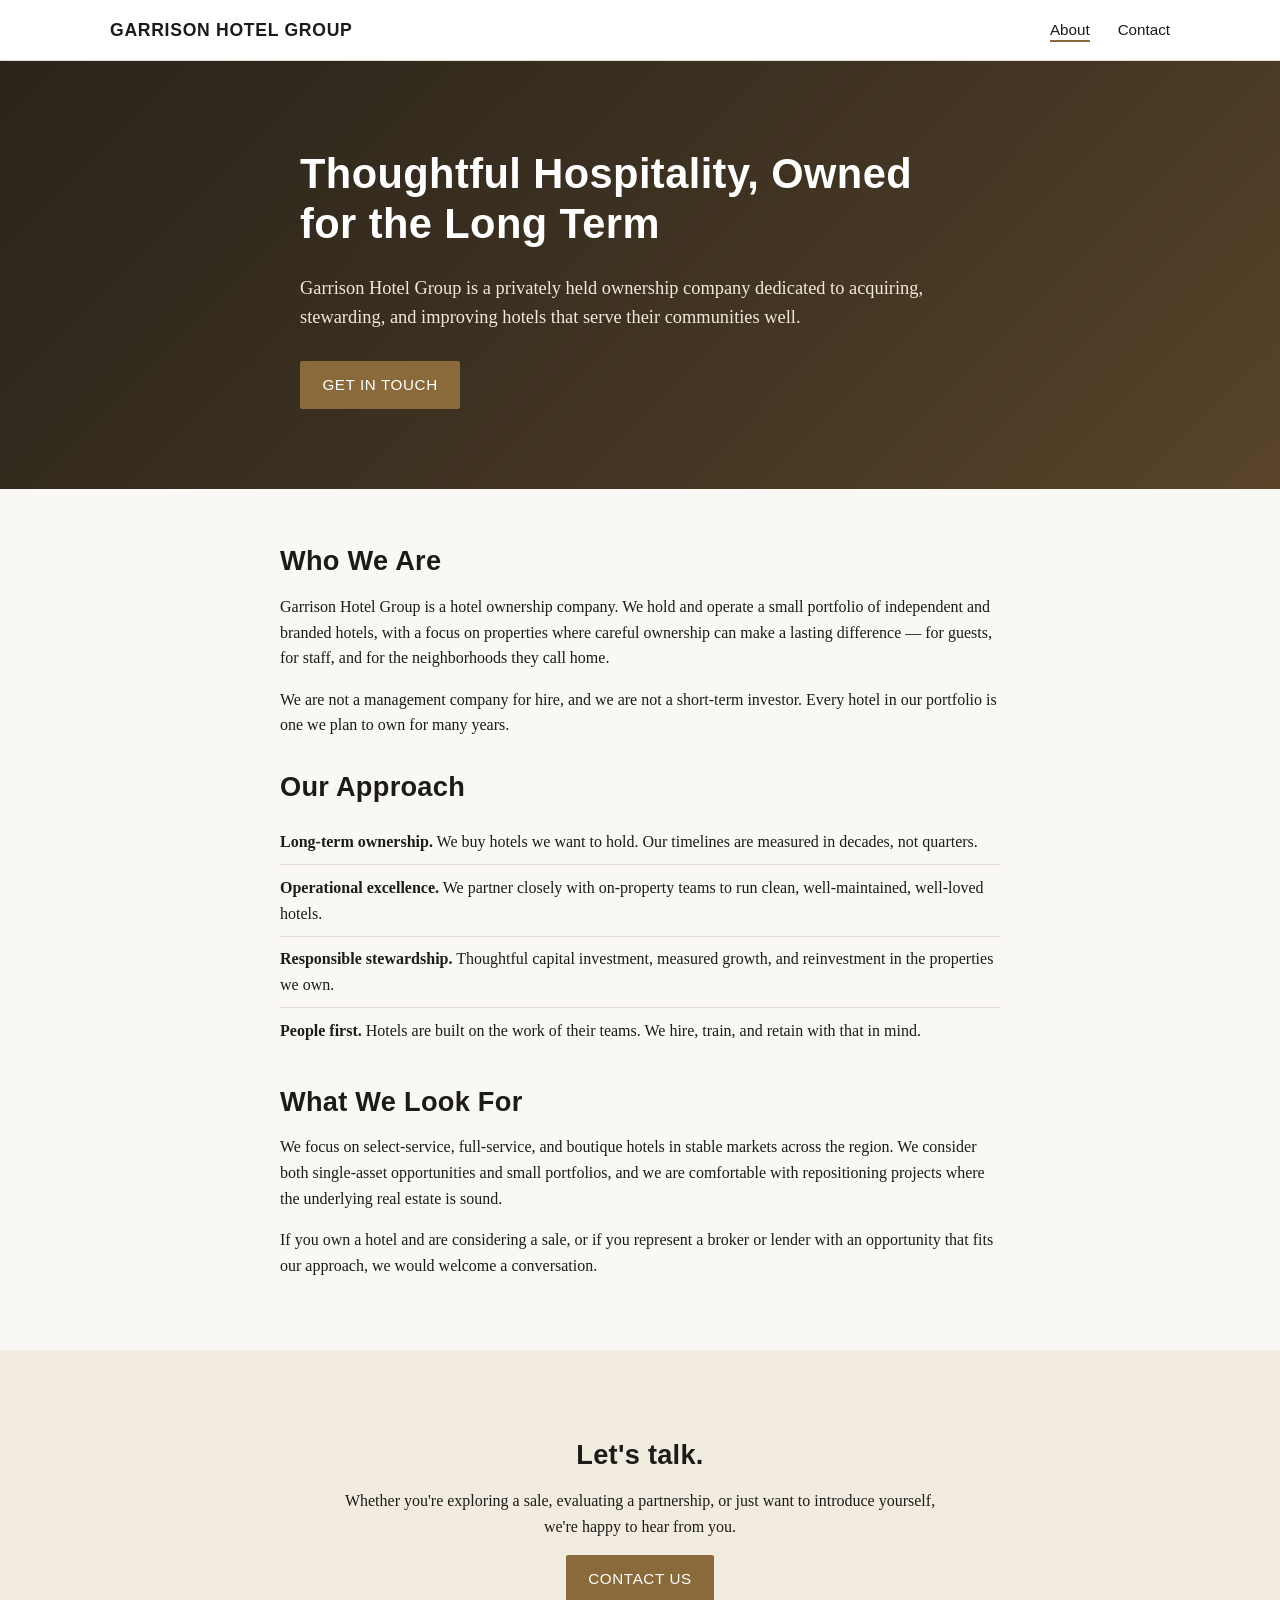
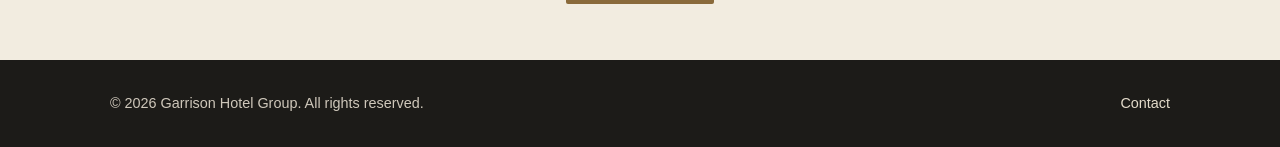
==== index.html @ 1e451c3e "Add informational website for Garrison Hotel Group Two-page static site (About landing + Contact) wi" ====
<!DOCTYPE html>
<html lang="en">
<head>
  <meta charset="UTF-8" />
  <meta name="viewport" content="width=device-width, initial-scale=1.0" />
  <title>Garrison Hotel Group — About Us</title>
  <meta name="description" content="Garrison Hotel Group is a hotel ownership company focused on thoughtful hospitality and long-term stewardship of its properties." />
  <link rel="stylesheet" href="styles.css" />
</head>
<body>
  <header class="site-header">
    <div class="container nav">
      <a href="index.html" class="brand">Garrison Hotel Group</a>
      <nav aria-label="Primary">
        <ul class="nav-links">
          <li><a href="index.html" class="active">About</a></li>
          <li><a href="contact.html">Contact</a></li>
        </ul>
      </nav>
    </div>
  </header>

  <section class="hero">
    <div class="container hero-inner">
      <h1>Thoughtful Hospitality, Owned for the Long Term</h1>
      <p>Garrison Hotel Group is a privately held ownership company dedicated to acquiring, stewarding, and improving hotels that serve their communities well.</p>
      <a href="contact.html" class="btn">Get in Touch</a>
    </div>
  </section>

  <section class="section">
    <div class="container prose">
      <h2>Who We Are</h2>
      <p>Garrison Hotel Group is a hotel ownership company. We hold and operate a small portfolio of independent and branded hotels, with a focus on properties where careful ownership can make a lasting difference — for guests, for staff, and for the neighborhoods they call home.</p>
      <p>We are not a management company for hire, and we are not a short-term investor. Every hotel in our portfolio is one we plan to own for many years.</p>

      <h2>Our Approach</h2>
      <ul class="values">
        <li><strong>Long-term ownership.</strong> We buy hotels we want to hold. Our timelines are measured in decades, not quarters.</li>
        <li><strong>Operational excellence.</strong> We partner closely with on-property teams to run clean, well-maintained, well-loved hotels.</li>
        <li><strong>Responsible stewardship.</strong> Thoughtful capital investment, measured growth, and reinvestment in the properties we own.</li>
        <li><strong>People first.</strong> Hotels are built on the work of their teams. We hire, train, and retain with that in mind.</li>
      </ul>

      <h2>What We Look For</h2>
      <p>We focus on select-service, full-service, and boutique hotels in stable markets across the region. We consider both single-asset opportunities and small portfolios, and we are comfortable with repositioning projects where the underlying real estate is sound.</p>
      <p>If you own a hotel and are considering a sale, or if you represent a broker or lender with an opportunity that fits our approach, we would welcome a conversation.</p>
    </div>
  </section>

  <section class="section banded center">
    <div class="container">
      <h2>Let's talk.</h2>
      <p>Whether you're exploring a sale, evaluating a partnership, or just want to introduce yourself, we're happy to hear from you.</p>
      <a href="contact.html" class="btn">Contact Us</a>
    </div>
  </section>

  <footer class="site-footer">
    <div class="container footer-inner">
      <p>&copy; <span id="year"></span> Garrison Hotel Group. All rights reserved.</p>
      <p><a href="contact.html">Contact</a></p>
    </div>
  </footer>
  <script>document.getElementById('year').textContent = new Date().getFullYear();</script>
</body>
</html>
---- styles.css ----
:root {
  --bg: #faf8f5;
  --surface: #ffffff;
  --ink: #1c1b18;
  --muted: #6b655c;
  --accent: #8a6a3b;
  --accent-dark: #6b5028;
  --line: #e6e0d4;
  --band: #f2ece0;
  --max: 1100px;
}

* { box-sizing: border-box; }

html, body {
  margin: 0;
  padding: 0;
  background: var(--bg);
  color: var(--ink);
  font-family: Georgia, "Times New Roman", serif;
  line-height: 1.6;
  -webkit-font-smoothing: antialiased;
}

img { max-width: 100%; display: block; }

a {
  color: var(--accent-dark);
  text-decoration: none;
}
a:hover { text-decoration: underline; }

h1, h2, h3 {
  font-family: "Helvetica Neue", Arial, sans-serif;
  letter-spacing: 0.01em;
  color: var(--ink);
  line-height: 1.2;
  margin: 0 0 0.6em;
}

h1 { font-size: 2.4rem; font-weight: 600; }
h2 { font-size: 1.7rem; font-weight: 600; margin-top: 1.2em; }
h3 { font-size: 1.15rem; font-weight: 600; }

p { margin: 0 0 1em; }

.container {
  max-width: var(--max);
  margin: 0 auto;
  padding: 0 1.25rem;
}

/* Header & nav */
.site-header {
  background: var(--surface);
  border-bottom: 1px solid var(--line);
  position: sticky;
  top: 0;
  z-index: 10;
}
.nav {
  display: flex;
  align-items: center;
  justify-content: space-between;
  padding: 1rem 1.25rem;
}
.brand {
  font-family: "Helvetica Neue", Arial, sans-serif;
  font-weight: 700;
  font-size: 1.1rem;
  letter-spacing: 0.04em;
  color: var(--ink);
  text-transform: uppercase;
}
.nav-links {
  list-style: none;
  display: flex;
  gap: 1.75rem;
  margin: 0;
  padding: 0;
  font-family: "Helvetica Neue", Arial, sans-serif;
  font-size: 0.95rem;
}
.nav-links a {
  color: var(--ink);
  padding-bottom: 2px;
  border-bottom: 2px solid transparent;
}
.nav-links a.active,
.nav-links a:hover {
  border-bottom-color: var(--accent);
  text-decoration: none;
}

/* Hero */
.hero {
  background:
    linear-gradient(135deg, rgba(28,27,24,0.55), rgba(28,27,24,0.35)),
    linear-gradient(135deg, #3b2f20, #7a5a33);
  color: #fff;
  padding: 5.5rem 0 5rem;
}
.hero-inner { max-width: 720px; }
.hero h1 { color: #fff; font-size: 2.6rem; }
.hero p { font-size: 1.15rem; color: #f1e9db; margin-bottom: 1.75rem; }

/* Page header */
.page-header {
  background: var(--band);
  padding: 3rem 0 2.25rem;
  border-bottom: 1px solid var(--line);
}
.page-header h1 { margin-bottom: 0.25em; }
.page-header p { color: var(--muted); max-width: 620px; font-size: 1.05rem; }

/* Sections */
.section { padding: 3.5rem 0; }
.section.banded { background: var(--band); }
.section.center { text-align: center; }
.section.center p { max-width: 620px; margin-left: auto; margin-right: auto; }

/* Buttons */
.btn, .btn-secondary {
  display: inline-block;
  font-family: "Helvetica Neue", Arial, sans-serif;
  font-size: 0.95rem;
  padding: 0.75rem 1.4rem;
  border-radius: 2px;
  letter-spacing: 0.04em;
  text-transform: uppercase;
}
.btn {
  background: var(--accent);
  color: #fff;
}
.btn:hover {
  background: var(--accent-dark);
  text-decoration: none;
}
.btn-secondary {
  border: 1px solid var(--accent);
  color: var(--accent-dark);
}
.btn-secondary:hover {
  background: var(--accent);
  color: #fff;
  text-decoration: none;
}

/* Prose */
.prose { max-width: 760px; }
.prose h2:first-child { margin-top: 0; }
.values {
  list-style: none;
  padding: 0;
  margin: 0 0 1em;
}
.values li {
  padding: 0.6rem 0;
  border-bottom: 1px solid var(--line);
}
.values li:last-child { border-bottom: none; }

/* Contact grid */
.contact-grid {
  display: grid;
  grid-template-columns: repeat(auto-fit, minmax(240px, 1fr));
  gap: 1.25rem;
}
.contact-card {
  background: var(--surface);
  border: 1px solid var(--line);
  padding: 1.5rem;
  border-radius: 3px;
}
.contact-card h3 {
  margin-top: 0;
  color: var(--accent-dark);
  font-size: 0.85rem;
  text-transform: uppercase;
  letter-spacing: 0.08em;
}
.contact-card p { margin: 0; }

/* Footer */
.site-footer {
  background: var(--ink);
  color: #cfc8bb;
  padding: 2rem 0;
  font-family: "Helvetica Neue", Arial, sans-serif;
  font-size: 0.9rem;
}
.site-footer a { color: #e4dccb; }
.footer-inner {
  display: flex;
  justify-content: space-between;
  flex-wrap: wrap;
  gap: 0.5rem;
}
.footer-inner p { margin: 0; }

/* Responsive */
@media (max-width: 640px) {
  .nav { flex-direction: column; gap: 0.5rem; padding: 0.75rem 1rem; }
  .nav-links { gap: 1.25rem; }
  .hero { padding: 3.5rem 0; }
  .hero h1 { font-size: 2rem; }
  h1 { font-size: 2rem; }
}
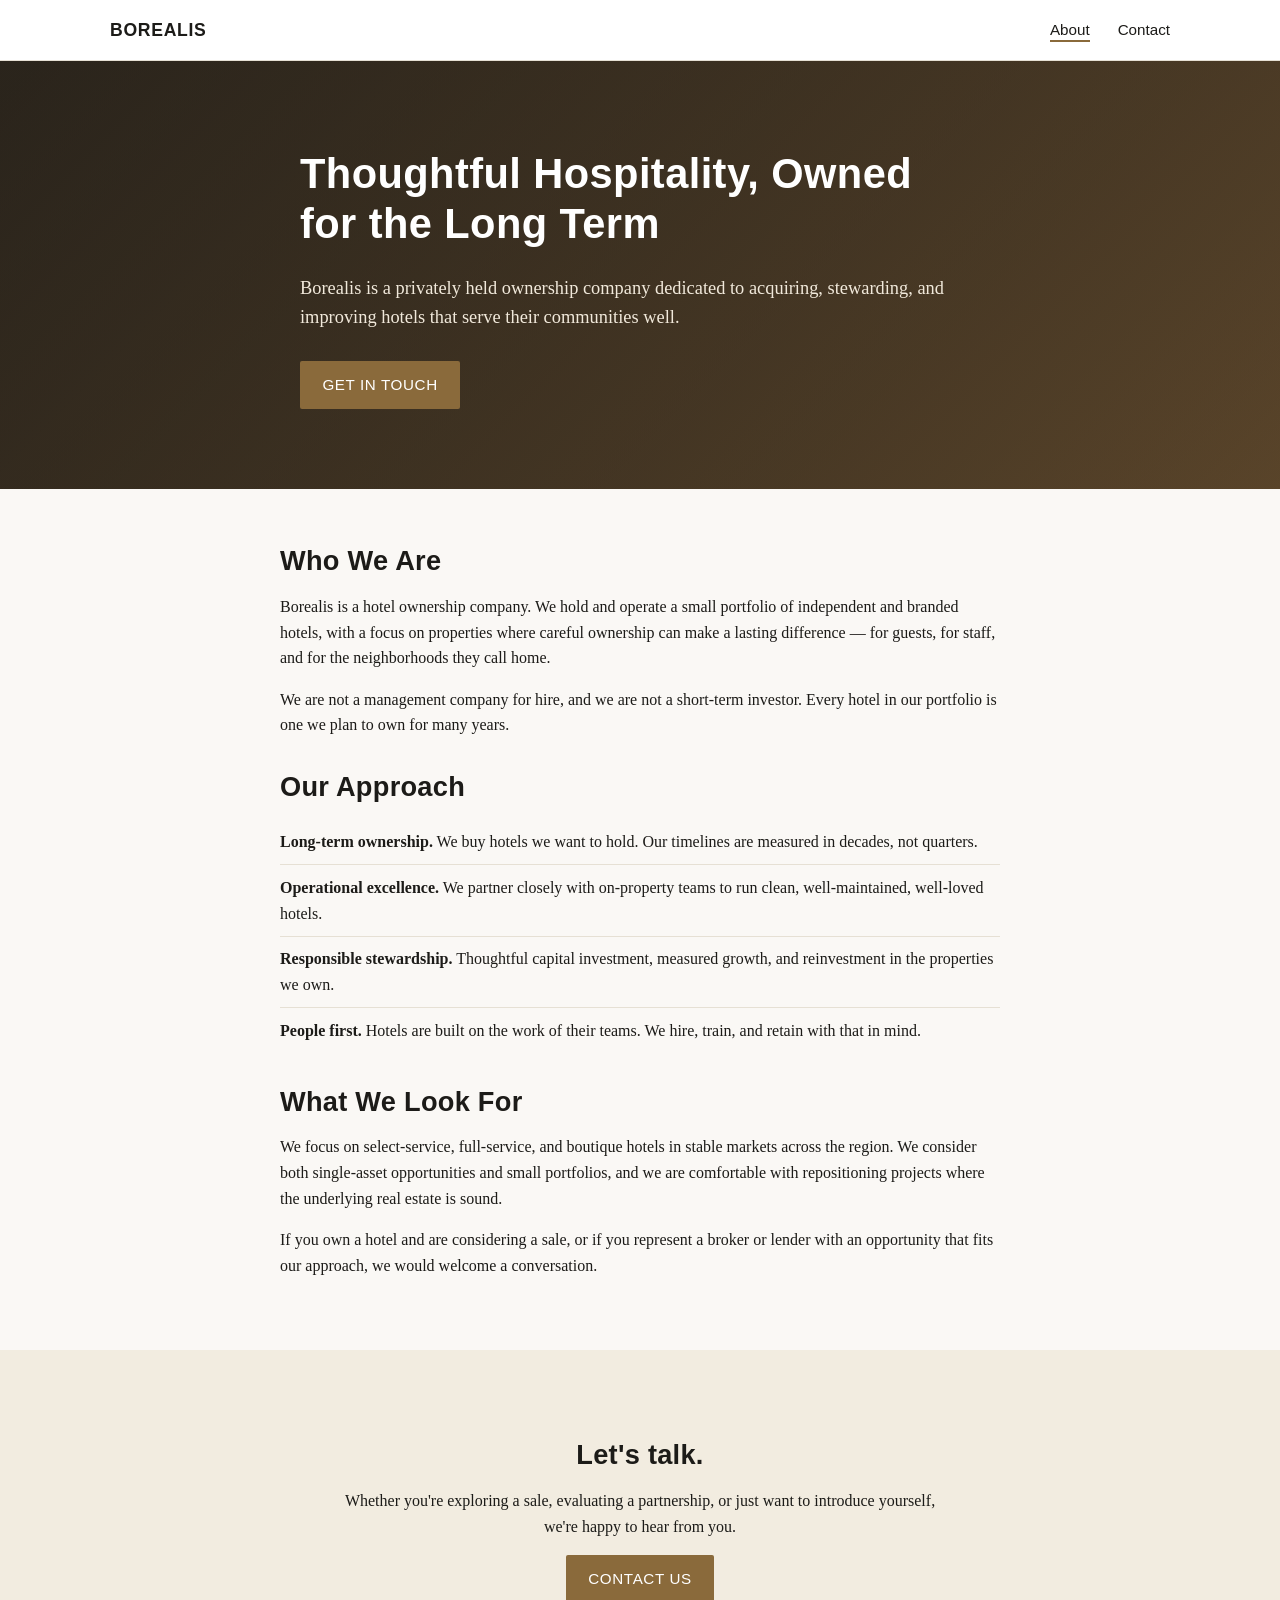
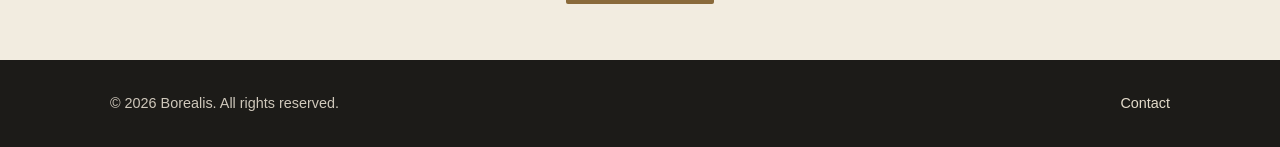
==== commit cdab9c62: "Replace placeholders with Borealis details Sets the brand to Borealis and replaces placeholder conta" ====
--- a/index.html
+++ b/index.html
@@ -3,14 +3,14 @@
 <head>
   <meta charset="UTF-8" />
   <meta name="viewport" content="width=device-width, initial-scale=1.0" />
-  <title>Garrison Hotel Group — About Us</title>
-  <meta name="description" content="Garrison Hotel Group is a hotel ownership company focused on thoughtful hospitality and long-term stewardship of its properties." />
+  <title>Borealis — About Us</title>
+  <meta name="description" content="Borealis is a hotel ownership company focused on thoughtful hospitality and long-term stewardship of its properties." />
   <link rel="stylesheet" href="styles.css" />
 </head>
 <body>
   <header class="site-header">
     <div class="container nav">
-      <a href="index.html" class="brand">Garrison Hotel Group</a>
+      <a href="index.html" class="brand">Borealis</a>
       <nav aria-label="Primary">
         <ul class="nav-links">
           <li><a href="index.html" class="active">About</a></li>
@@ -23,7 +23,7 @@
   <section class="hero">
     <div class="container hero-inner">
       <h1>Thoughtful Hospitality, Owned for the Long Term</h1>
-      <p>Garrison Hotel Group is a privately held ownership company dedicated to acquiring, stewarding, and improving hotels that serve their communities well.</p>
+      <p>Borealis is a privately held ownership company dedicated to acquiring, stewarding, and improving hotels that serve their communities well.</p>
       <a href="contact.html" class="btn">Get in Touch</a>
     </div>
   </section>
@@ -31,7 +31,7 @@
   <section class="section">
     <div class="container prose">
       <h2>Who We Are</h2>
-      <p>Garrison Hotel Group is a hotel ownership company. We hold and operate a small portfolio of independent and branded hotels, with a focus on properties where careful ownership can make a lasting difference — for guests, for staff, and for the neighborhoods they call home.</p>
+      <p>Borealis is a hotel ownership company. We hold and operate a small portfolio of independent and branded hotels, with a focus on properties where careful ownership can make a lasting difference — for guests, for staff, and for the neighborhoods they call home.</p>
       <p>We are not a management company for hire, and we are not a short-term investor. Every hotel in our portfolio is one we plan to own for many years.</p>
 
       <h2>Our Approach</h2>
@@ -58,7 +58,7 @@
 
   <footer class="site-footer">
     <div class="container footer-inner">
-      <p>&copy; <span id="year"></span> Garrison Hotel Group. All rights reserved.</p>
+      <p>&copy; <span id="year"></span> Borealis. All rights reserved.</p>
       <p><a href="contact.html">Contact</a></p>
     </div>
   </footer>
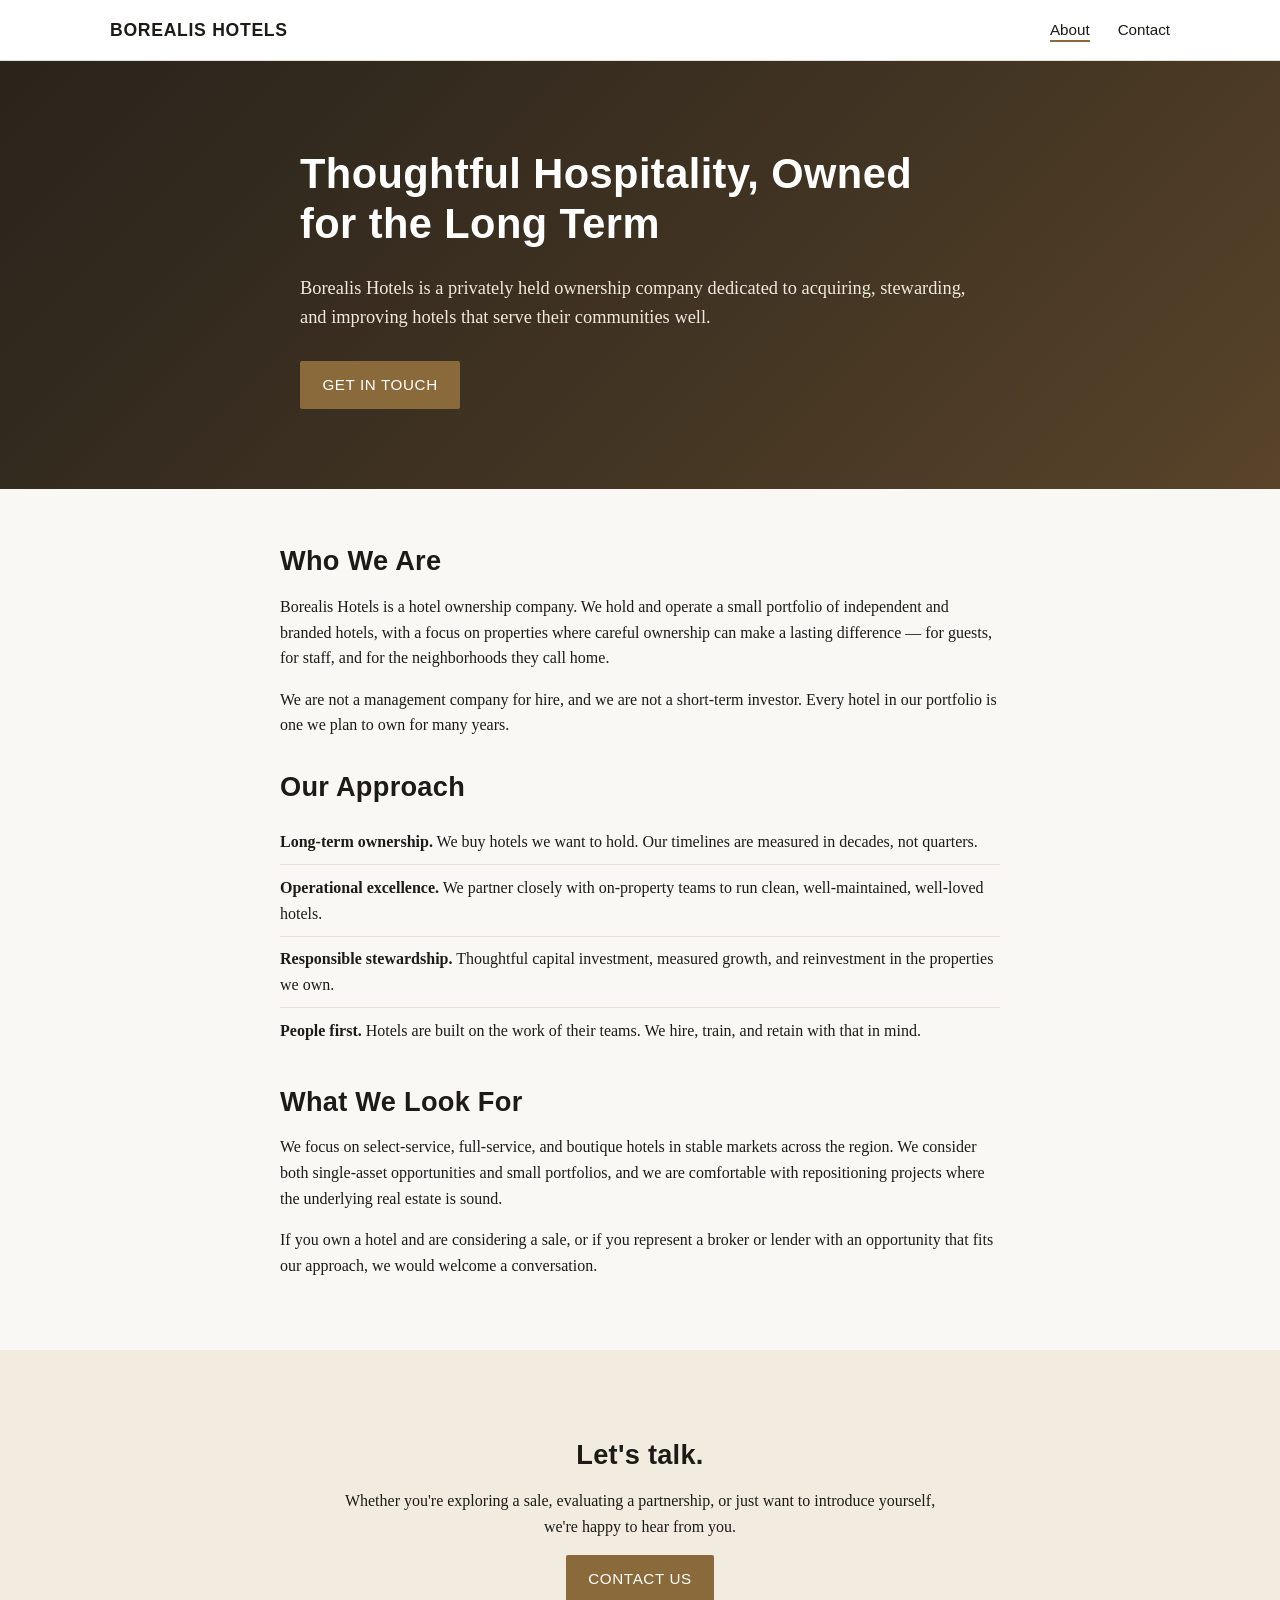
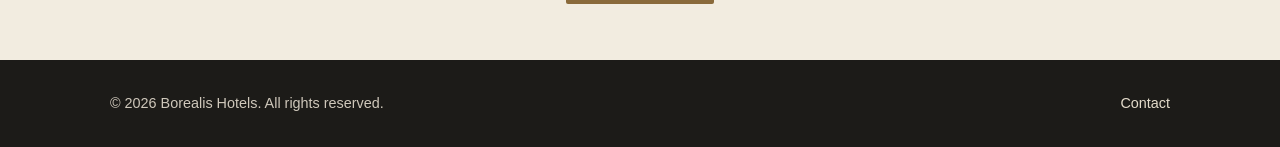
==== commit fc176695: "Rename Borealis to Borealis Hotels" ====
--- a/index.html
+++ b/index.html
@@ -3,14 +3,14 @@
 <head>
   <meta charset="UTF-8" />
   <meta name="viewport" content="width=device-width, initial-scale=1.0" />
-  <title>Borealis — About Us</title>
-  <meta name="description" content="Borealis is a hotel ownership company focused on thoughtful hospitality and long-term stewardship of its properties." />
+  <title>Borealis Hotels — About Us</title>
+  <meta name="description" content="Borealis Hotels is a hotel ownership company focused on thoughtful hospitality and long-term stewardship of its properties." />
   <link rel="stylesheet" href="styles.css" />
 </head>
 <body>
   <header class="site-header">
     <div class="container nav">
-      <a href="index.html" class="brand">Borealis</a>
+      <a href="index.html" class="brand">Borealis Hotels</a>
       <nav aria-label="Primary">
         <ul class="nav-links">
           <li><a href="index.html" class="active">About</a></li>
@@ -23,7 +23,7 @@
   <section class="hero">
     <div class="container hero-inner">
       <h1>Thoughtful Hospitality, Owned for the Long Term</h1>
-      <p>Borealis is a privately held ownership company dedicated to acquiring, stewarding, and improving hotels that serve their communities well.</p>
+      <p>Borealis Hotels is a privately held ownership company dedicated to acquiring, stewarding, and improving hotels that serve their communities well.</p>
       <a href="contact.html" class="btn">Get in Touch</a>
     </div>
   </section>
@@ -31,7 +31,7 @@
   <section class="section">
     <div class="container prose">
       <h2>Who We Are</h2>
-      <p>Borealis is a hotel ownership company. We hold and operate a small portfolio of independent and branded hotels, with a focus on properties where careful ownership can make a lasting difference — for guests, for staff, and for the neighborhoods they call home.</p>
+      <p>Borealis Hotels is a hotel ownership company. We hold and operate a small portfolio of independent and branded hotels, with a focus on properties where careful ownership can make a lasting difference — for guests, for staff, and for the neighborhoods they call home.</p>
       <p>We are not a management company for hire, and we are not a short-term investor. Every hotel in our portfolio is one we plan to own for many years.</p>
 
       <h2>Our Approach</h2>
@@ -58,7 +58,7 @@
 
   <footer class="site-footer">
     <div class="container footer-inner">
-      <p>&copy; <span id="year"></span> Borealis. All rights reserved.</p>
+      <p>&copy; <span id="year"></span> Borealis Hotels. All rights reserved.</p>
       <p><a href="contact.html">Contact</a></p>
     </div>
   </footer>
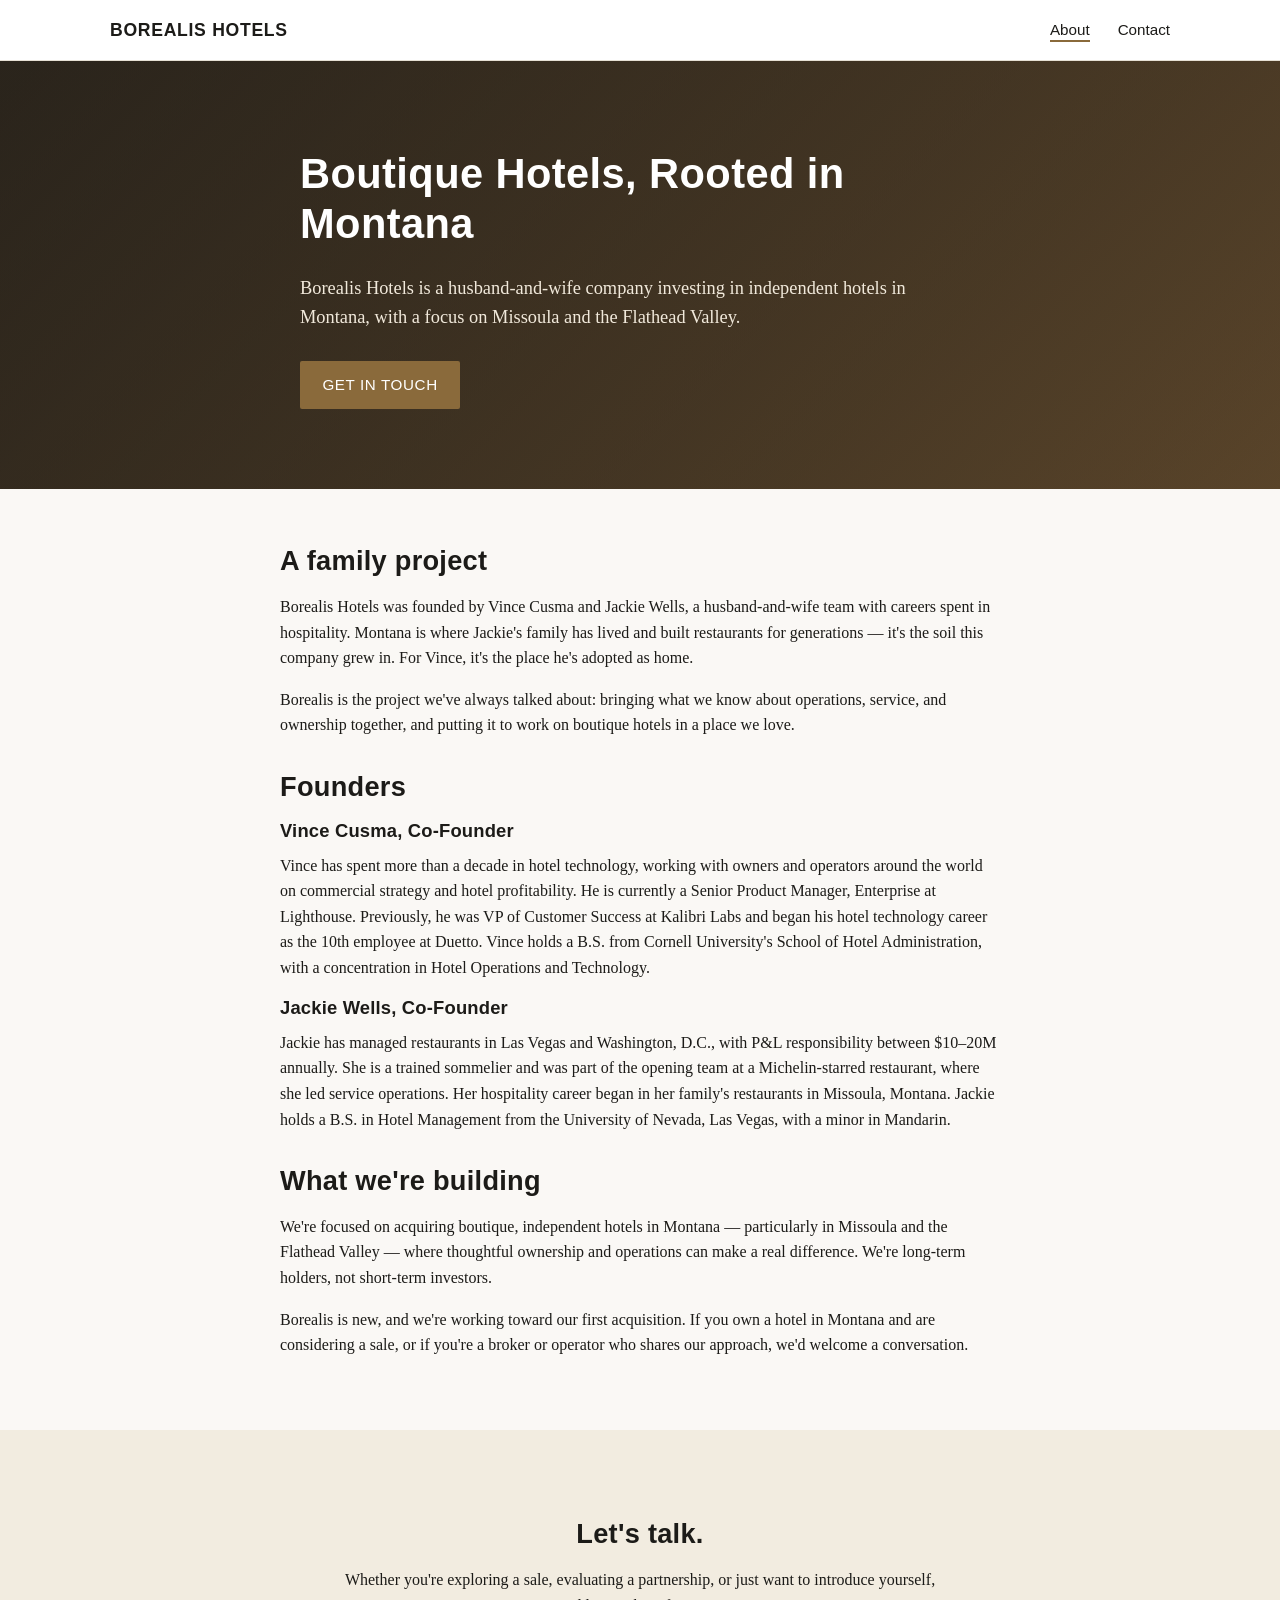
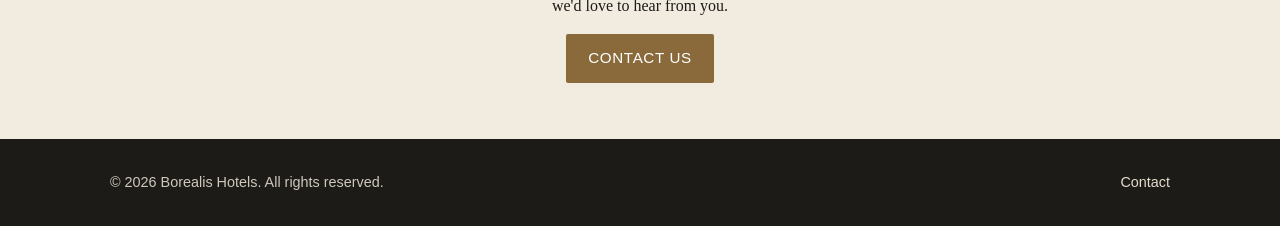
==== commit 4e6a5c2d: "Rewrite About section with founder story and bios Reframes the About page around Vince Cusma and Jac" ====
--- a/index.html
+++ b/index.html
@@ -4,7 +4,7 @@
   <meta charset="UTF-8" />
   <meta name="viewport" content="width=device-width, initial-scale=1.0" />
   <title>Borealis Hotels — About Us</title>
-  <meta name="description" content="Borealis Hotels is a hotel ownership company focused on thoughtful hospitality and long-term stewardship of its properties." />
+  <meta name="description" content="Borealis Hotels is a husband-and-wife company investing in boutique, independent hotels in Montana, with a focus on Missoula and the Flathead Valley." />
   <link rel="stylesheet" href="styles.css" />
 </head>
 <body>
@@ -22,36 +22,36 @@
 
   <section class="hero">
     <div class="container hero-inner">
-      <h1>Thoughtful Hospitality, Owned for the Long Term</h1>
-      <p>Borealis Hotels is a privately held ownership company dedicated to acquiring, stewarding, and improving hotels that serve their communities well.</p>
+      <h1>Boutique Hotels, Rooted in Montana</h1>
+      <p>Borealis Hotels is a husband-and-wife company investing in independent hotels in Montana, with a focus on Missoula and the Flathead Valley.</p>
       <a href="contact.html" class="btn">Get in Touch</a>
     </div>
   </section>
 
   <section class="section">
     <div class="container prose">
-      <h2>Who We Are</h2>
-      <p>Borealis Hotels is a hotel ownership company. We hold and operate a small portfolio of independent and branded hotels, with a focus on properties where careful ownership can make a lasting difference — for guests, for staff, and for the neighborhoods they call home.</p>
-      <p>We are not a management company for hire, and we are not a short-term investor. Every hotel in our portfolio is one we plan to own for many years.</p>
+      <h2>A family project</h2>
+      <p>Borealis Hotels was founded by Vince Cusma and Jackie Wells, a husband-and-wife team with careers spent in hospitality. Montana is where Jackie's family has lived and built restaurants for generations — it's the soil this company grew in. For Vince, it's the place he's adopted as home.</p>
+      <p>Borealis is the project we've always talked about: bringing what we know about operations, service, and ownership together, and putting it to work on boutique hotels in a place we love.</p>
 
-      <h2>Our Approach</h2>
-      <ul class="values">
-        <li><strong>Long-term ownership.</strong> We buy hotels we want to hold. Our timelines are measured in decades, not quarters.</li>
-        <li><strong>Operational excellence.</strong> We partner closely with on-property teams to run clean, well-maintained, well-loved hotels.</li>
-        <li><strong>Responsible stewardship.</strong> Thoughtful capital investment, measured growth, and reinvestment in the properties we own.</li>
-        <li><strong>People first.</strong> Hotels are built on the work of their teams. We hire, train, and retain with that in mind.</li>
-      </ul>
+      <h2>Founders</h2>
 
-      <h2>What We Look For</h2>
-      <p>We focus on select-service, full-service, and boutique hotels in stable markets across the region. We consider both single-asset opportunities and small portfolios, and we are comfortable with repositioning projects where the underlying real estate is sound.</p>
-      <p>If you own a hotel and are considering a sale, or if you represent a broker or lender with an opportunity that fits our approach, we would welcome a conversation.</p>
+      <h3>Vince Cusma, Co-Founder</h3>
+      <p>Vince has spent more than a decade in hotel technology, working with owners and operators around the world on commercial strategy and hotel profitability. He is currently a Senior Product Manager, Enterprise at Lighthouse. Previously, he was VP of Customer Success at Kalibri Labs and began his hotel technology career as the 10th employee at Duetto. Vince holds a B.S. from Cornell University's School of Hotel Administration, with a concentration in Hotel Operations and Technology.</p>
+
+      <h3>Jackie Wells, Co-Founder</h3>
+      <p>Jackie has managed restaurants in Las Vegas and Washington, D.C., with P&amp;L responsibility between $10–20M annually. She is a trained sommelier and was part of the opening team at a Michelin-starred restaurant, where she led service operations. Her hospitality career began in her family's restaurants in Missoula, Montana. Jackie holds a B.S. in Hotel Management from the University of Nevada, Las Vegas, with a minor in Mandarin.</p>
+
+      <h2>What we're building</h2>
+      <p>We're focused on acquiring boutique, independent hotels in Montana — particularly in Missoula and the Flathead Valley — where thoughtful ownership and operations can make a real difference. We're long-term holders, not short-term investors.</p>
+      <p>Borealis is new, and we're working toward our first acquisition. If you own a hotel in Montana and are considering a sale, or if you're a broker or operator who shares our approach, we'd welcome a conversation.</p>
     </div>
   </section>
 
   <section class="section banded center">
     <div class="container">
       <h2>Let's talk.</h2>
-      <p>Whether you're exploring a sale, evaluating a partnership, or just want to introduce yourself, we're happy to hear from you.</p>
+      <p>Whether you're exploring a sale, evaluating a partnership, or just want to introduce yourself, we'd love to hear from you.</p>
       <a href="contact.html" class="btn">Contact Us</a>
     </div>
   </section>
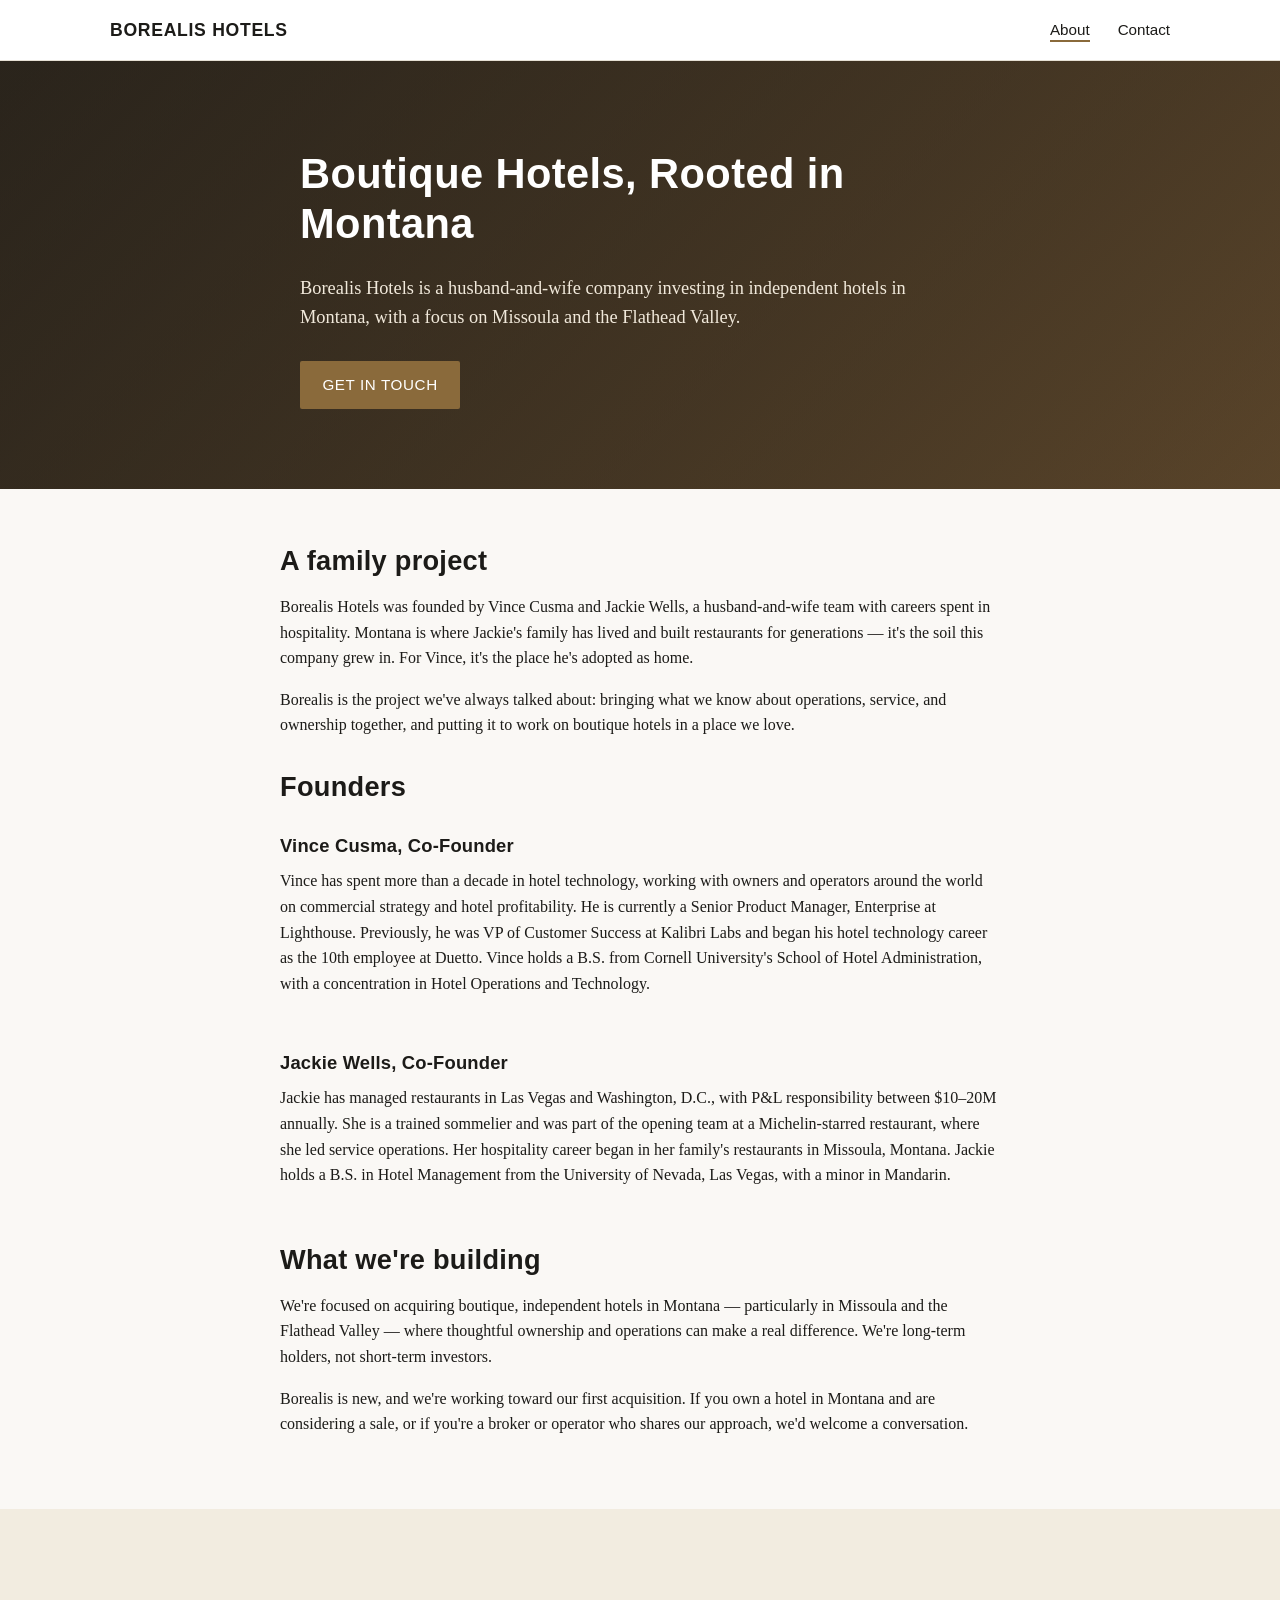
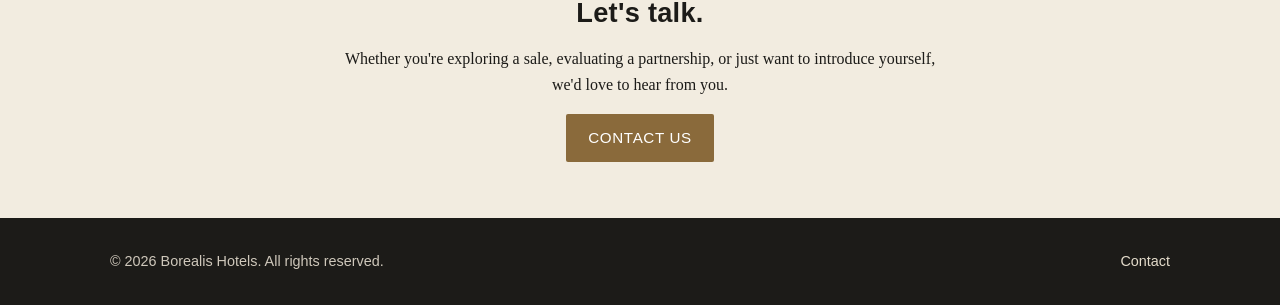
==== commit 4e07d62a: "Add founder headshot layout to About page Adds side-by-side photo and bio layout for each founder, w" ====
--- a/index.html
+++ b/index.html
@@ -36,11 +36,21 @@
 
       <h2>Founders</h2>
 
-      <h3>Vince Cusma, Co-Founder</h3>
-      <p>Vince has spent more than a decade in hotel technology, working with owners and operators around the world on commercial strategy and hotel profitability. He is currently a Senior Product Manager, Enterprise at Lighthouse. Previously, he was VP of Customer Success at Kalibri Labs and began his hotel technology career as the 10th employee at Duetto. Vince holds a B.S. from Cornell University's School of Hotel Administration, with a concentration in Hotel Operations and Technology.</p>
+      <div class="founder">
+        <img class="founder-photo" src="images/vince.jpg" alt="Portrait of Vince Cusma" onerror="this.style.display='none'" />
+        <div class="founder-body">
+          <h3>Vince Cusma, Co-Founder</h3>
+          <p>Vince has spent more than a decade in hotel technology, working with owners and operators around the world on commercial strategy and hotel profitability. He is currently a Senior Product Manager, Enterprise at Lighthouse. Previously, he was VP of Customer Success at Kalibri Labs and began his hotel technology career as the 10th employee at Duetto. Vince holds a B.S. from Cornell University's School of Hotel Administration, with a concentration in Hotel Operations and Technology.</p>
+        </div>
+      </div>
 
-      <h3>Jackie Wells, Co-Founder</h3>
-      <p>Jackie has managed restaurants in Las Vegas and Washington, D.C., with P&amp;L responsibility between $10–20M annually. She is a trained sommelier and was part of the opening team at a Michelin-starred restaurant, where she led service operations. Her hospitality career began in her family's restaurants in Missoula, Montana. Jackie holds a B.S. in Hotel Management from the University of Nevada, Las Vegas, with a minor in Mandarin.</p>
+      <div class="founder">
+        <img class="founder-photo" src="images/jackie.jpg" alt="Portrait of Jackie Wells" onerror="this.style.display='none'" />
+        <div class="founder-body">
+          <h3>Jackie Wells, Co-Founder</h3>
+          <p>Jackie has managed restaurants in Las Vegas and Washington, D.C., with P&amp;L responsibility between $10–20M annually. She is a trained sommelier and was part of the opening team at a Michelin-starred restaurant, where she led service operations. Her hospitality career began in her family's restaurants in Missoula, Montana. Jackie holds a B.S. in Hotel Management from the University of Nevada, Las Vegas, with a minor in Mandarin.</p>
+        </div>
+      </div>
 
       <h2>What we're building</h2>
       <p>We're focused on acquiring boutique, independent hotels in Montana — particularly in Missoula and the Flathead Valley — where thoughtful ownership and operations can make a real difference. We're long-term holders, not short-term investors.</p>
--- a/styles.css
+++ b/styles.css
@@ -161,6 +161,36 @@
 }
 .values li:last-child { border-bottom: none; }
 
+/* Founder bios */
+.founder {
+  display: flex;
+  gap: 2rem;
+  align-items: flex-start;
+  margin: 2rem 0 2.5rem;
+}
+.founder-photo {
+  flex: 0 0 180px;
+  width: 180px;
+  height: 220px;
+  object-fit: cover;
+  border-radius: 3px;
+  background: var(--band);
+  border: 1px solid var(--line);
+}
+.founder-body { flex: 1; min-width: 0; }
+.founder-body h3 { margin-top: 0; }
+@media (max-width: 640px) {
+  .founder {
+    flex-direction: column;
+    gap: 1rem;
+  }
+  .founder-photo {
+    width: 140px;
+    height: 170px;
+    flex-basis: auto;
+  }
+}
+
 /* Contact grid */
 .contact-grid {
   display: grid;
